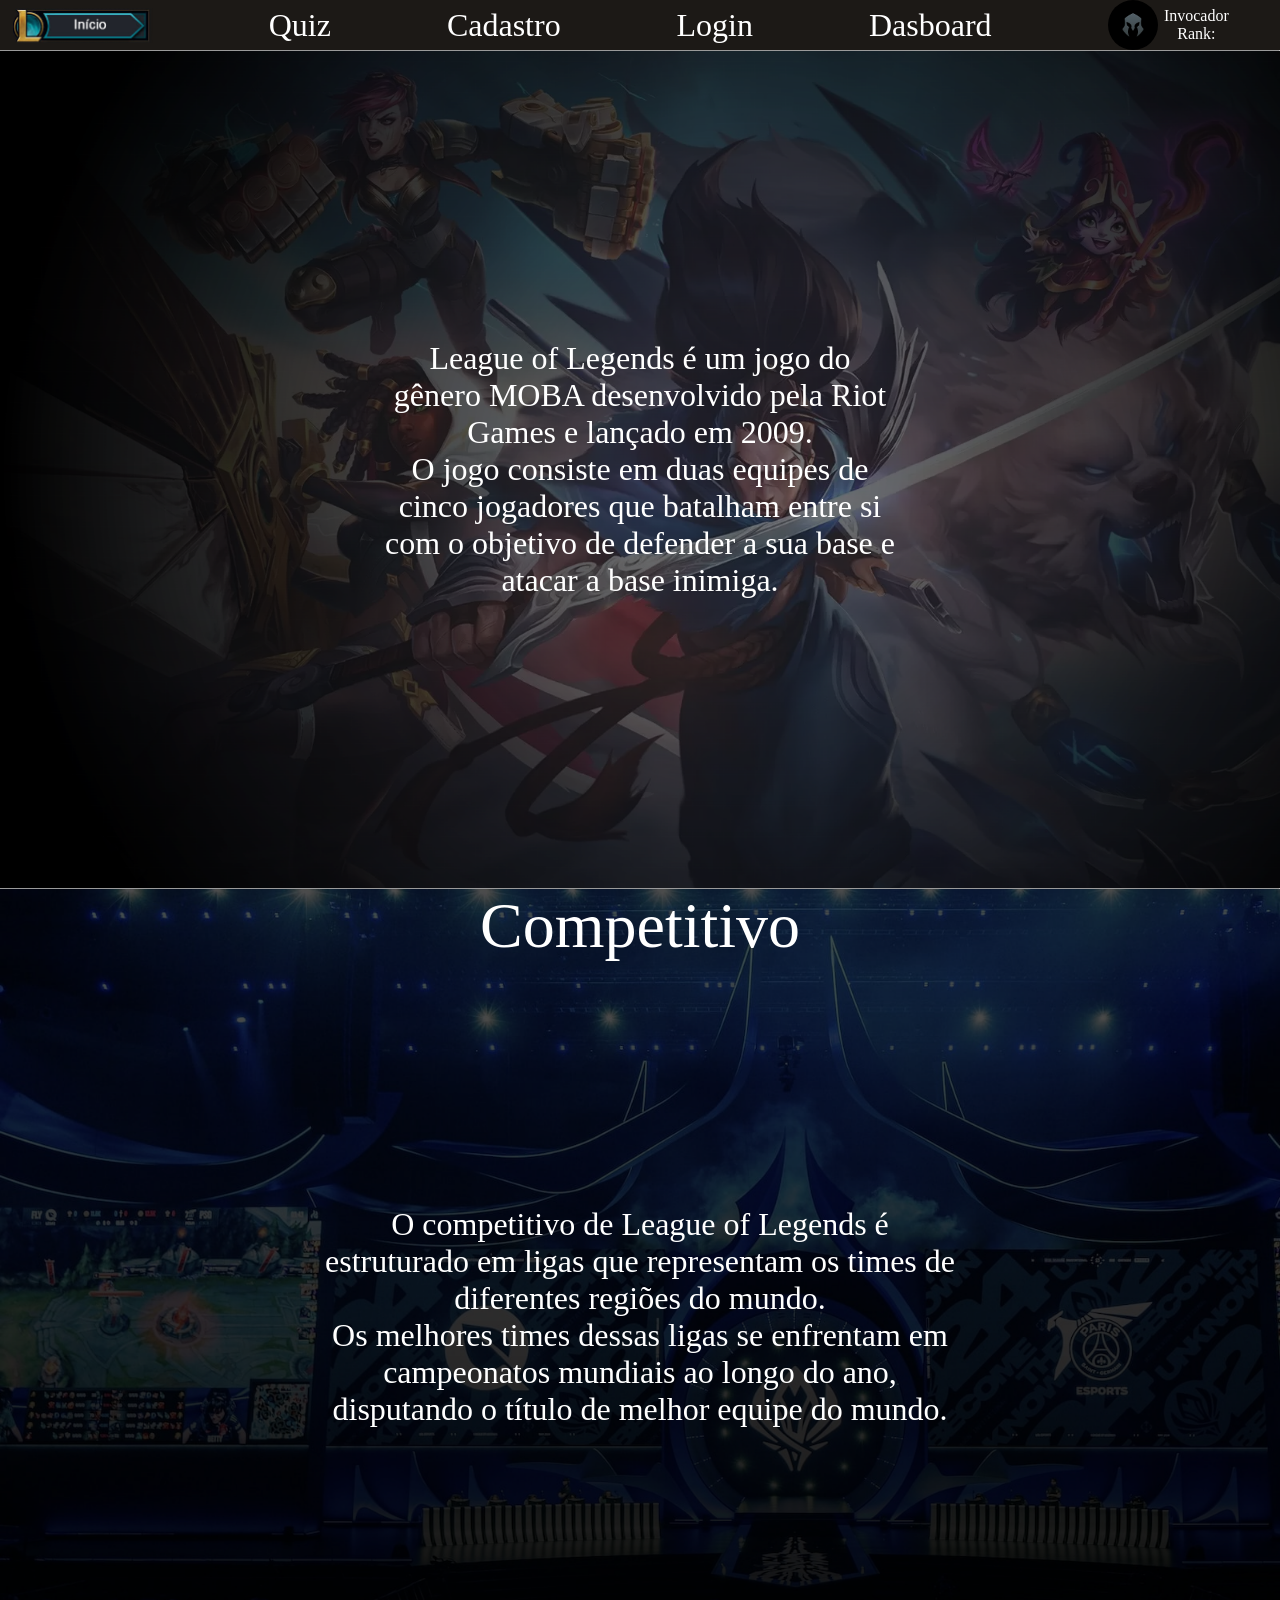
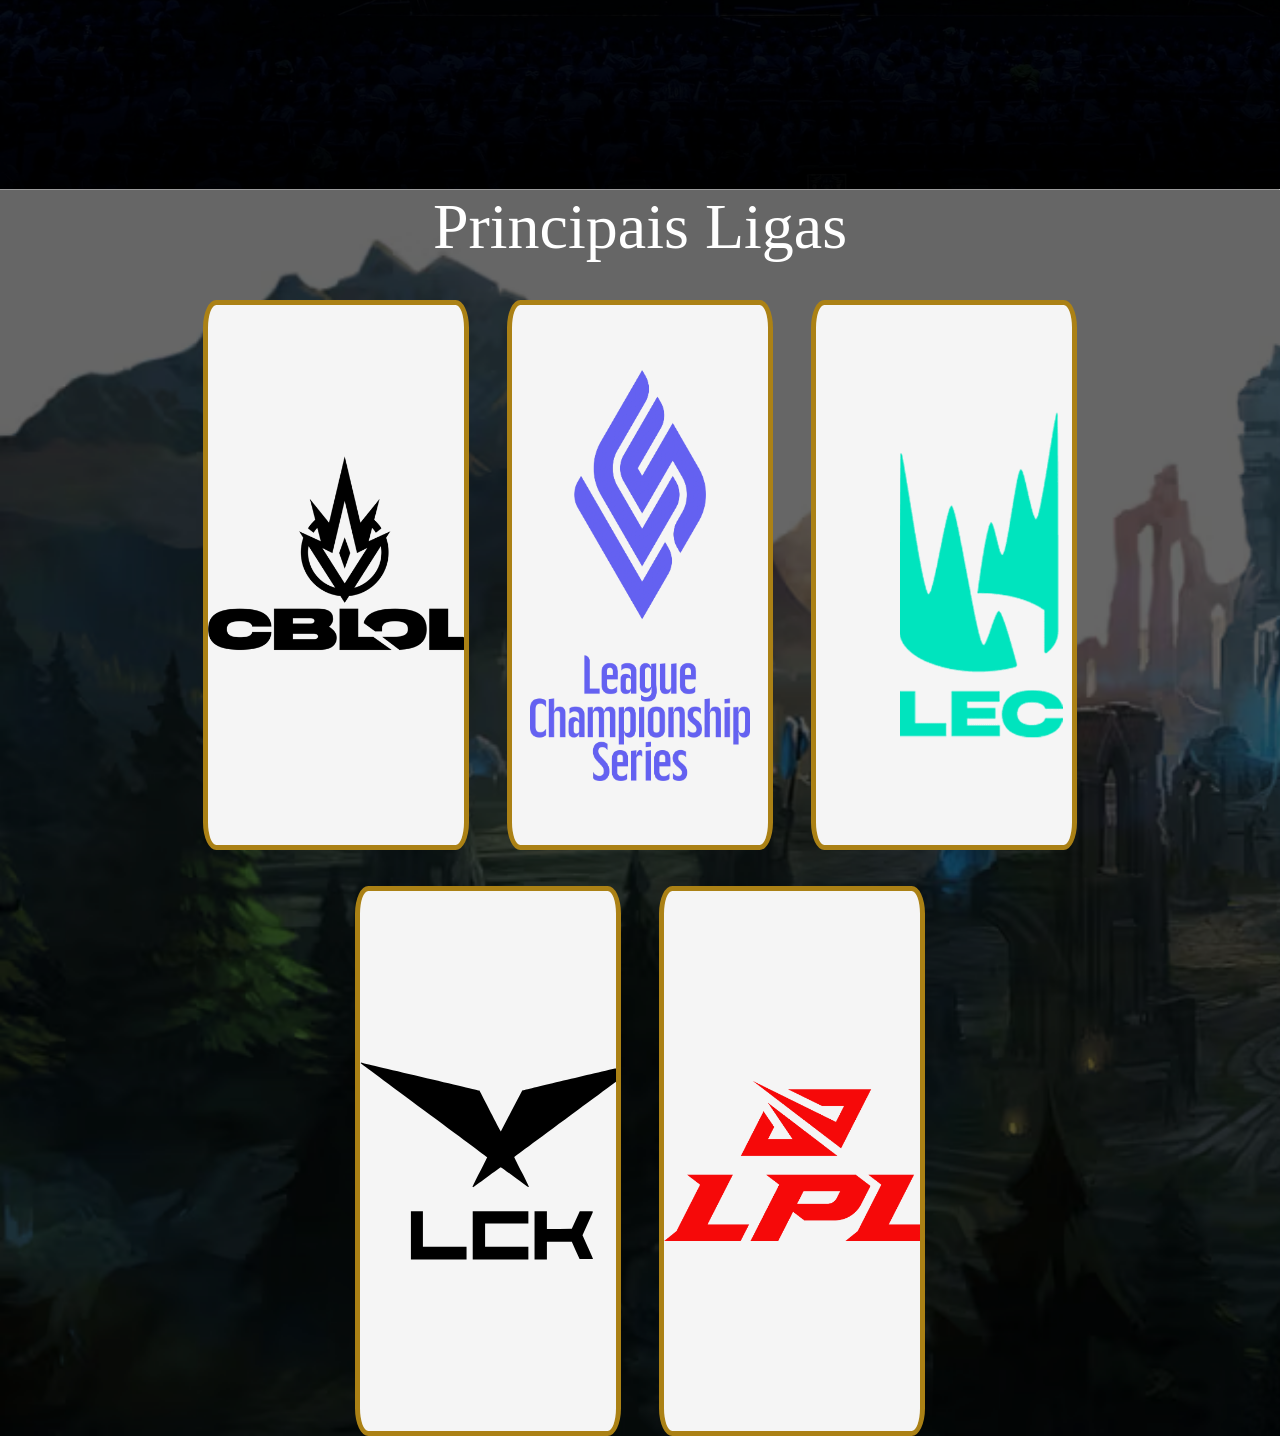
==== index.html @ e4792d4a "Tela Home Feita" ====
<!DOCTYPE html>
<html lang="en">

<head>
    <meta charset="UTF-8">
    <meta name="viewport" content="width=device-width, initial-scale=1.0">
    <link rel="stylesheet" href="css/navbar.css">
    <link rel="stylesheet" href="css/index.css">
    <title>Document</title>
</head>

<body>
    <div class="header">
        <div class="navbar">
            <a href="">
                <div id="but_inicio"></div>
            </a>
            <div class="op_nav">
                <a href="" class="op_nav_txt">Quiz</a>
            </div>
            <div class="op_nav">
                <a href="" class="op_nav_txt">Cadastro</a>
            </div>
            <div class="op_nav">
                <a href="" class="op_nav_txt">Login</a>
            </div>
            <div class="op_nav">
                <a href="" class="op_nav_txt">Dasboard</a>
            </div>
            <div class="perfil">
                <div id="icon_perfil"></div>
                <div class="info_perfil">
                    <span class="perfil_txt">Invocador</span>
                    <span class="perfil_txt">Rank:</span>
                </div>
            </div>
        </div>
    </div>
    <hr>
    <div class="sobre">
        <span class="conteudo">League of Legends é um jogo do gênero MOBA desenvolvido pela Riot Games e lançado em
            2009.<br>
            O jogo consiste em duas equipes de cinco jogadores que batalham entre si com o objetivo de defender a sua
            base e atacar a base inimiga.</span>
    </div>
    <hr>
    <div class="competitivo">
        <span class="titulo">Competitivo</span>
        <span class="conteudo conteudo_competitivo">O competitivo de League of Legends é estruturado em ligas que
            representam os times de diferentes regiões do mundo.<br>
            Os melhores times dessas ligas se enfrentam em campeonatos mundiais ao longo do ano, disputando o título de
            melhor equipe do mundo.</span>
    </div>
    <hr>
    <div class="ligas">
        <span class="titulo">Principais Ligas</span>
        <div class="op_liga">
            <div class="liga">
                <div id="cblol"></div>
            </div>
            <div class="liga">
                <div id="lcs"></div>
            </div>
            <div class="liga">
                <div id="lec"></div>
            </div>
        </div>
        <div class="op_liga">
            <div class="liga">
                <div id="lck"></div>
            </div>
            <div class="liga">
                <div id="lpl"></div>
            </div>
        </div>
    </div>
</body>

</html>
---- css/navbar.css ----
#but_inicio{
    background-image: url(../img/inicio-lol.png);
    background-size: cover;
    height: 35px;
    width: 140px;
    margin-left: 1vw;
}
.navbar{
    display: flex;
    flex-direction: row;
    justify-content: space-between;
    align-items: center;
}
#icon_perfil{
    background-image: url(../img/icon_vazio.jpg);
    background-size: cover;
    height: 50px;
    width: 50px;
    border-radius: 50%;
}
.perfil{
    display: flex;
    flex-direction: row;
    margin-right: 4vw;
}
.info_perfil{
    display: flex;
    flex-direction: column;
    justify-content: center;
    align-items: center;
    margin-left: 0.5vw;
}
.op_nav_txt{
    font-size:xx-large;
    text-decoration: none;
    color: white;
}
.perfil_txt{
    color: white;
}
hr{
    margin-top: 0vh;
}
---- css/index.css ----
body{
    margin: 0;
    background-color: #1c1916;
}
.sobre{
    margin-top: -1vh;
    background-image: url(../img/banner3.png);
    background-size: cover;
    height: 93vh;
    display: flex;
    flex-direction: row;
    align-items: center;
    justify-content: center;
}
.conteudo{
    text-align: center;
    color: white;
    font-size: xx-large;
    width: 40vw;
}
.competitivo{
    margin-top: -1vh;
    background-image: url(../img/competitivo.png);
    background-size: cover;
    height: 100vh;
    display: flex;
    flex-direction: column;
    align-items: center;
    justify-content: start;
}
.titulo{
    color: white;
    font-size: 5vw;
}
.conteudo_competitivo{
    width: 50vw;
    margin-top: 27vh;
}
.ligas{
    margin-top: -1vh;
    background-image: url(../img/floresta.png);
    background-size: cover;
    display: flex;
    flex-direction: column;
    align-items: center;
}
.liga{
    height: 60vh;
    width: 20vw;
    background-color: whitesmoke;
    border-radius: 5%;
    border-style: solid;
    border-width: 5px;
    border-color: #ab8115;
    display: flex;
    justify-content: center;
    align-items: center;
}
.op_liga{
    display: flex;
    flex-direction: row;
    justify-content: center;
    gap: 3vw;
    margin-top: 4vh;
}
#cblol{
    background-image: url(../img/cblol.png);
    background-size: cover;
    height: 200px;
    width: 275px;
    margin-bottom: 5vh;
}
#lcs{
    background-image: url(../img/lcs.webp);
    background-size: cover;
    height: 411px;
    width: 220px;
}
#lec{
    background-image: url(../img/lec.png);
    background-size: cover;
    height: 330px;
    width: 310px;
}
#lck{
    background-image: url(../img/lck.svg);
    background-size: cover;
    height: 200px;
    width: 280px;
}
#lpl{
    background-image: url(../img/lpl.png);
    background-size: cover;
    height: 160px;
    width: 270px;
}
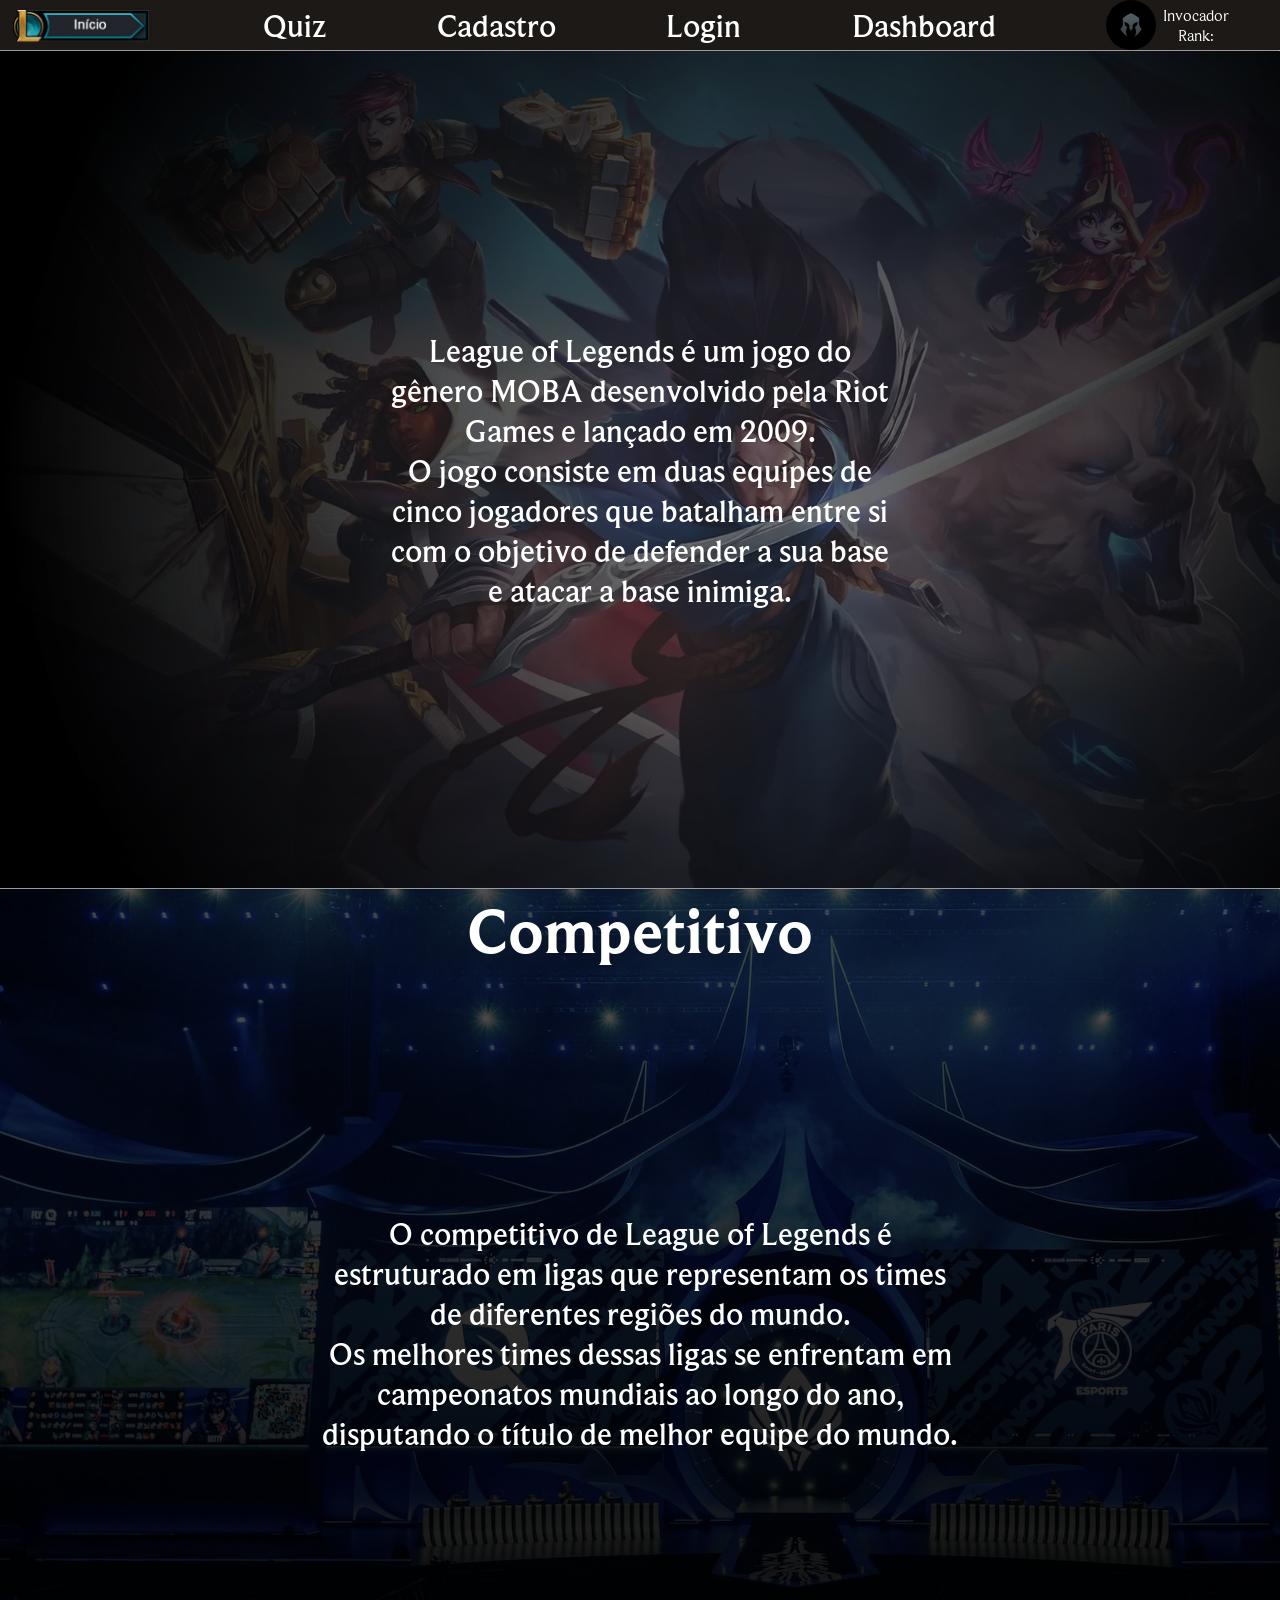
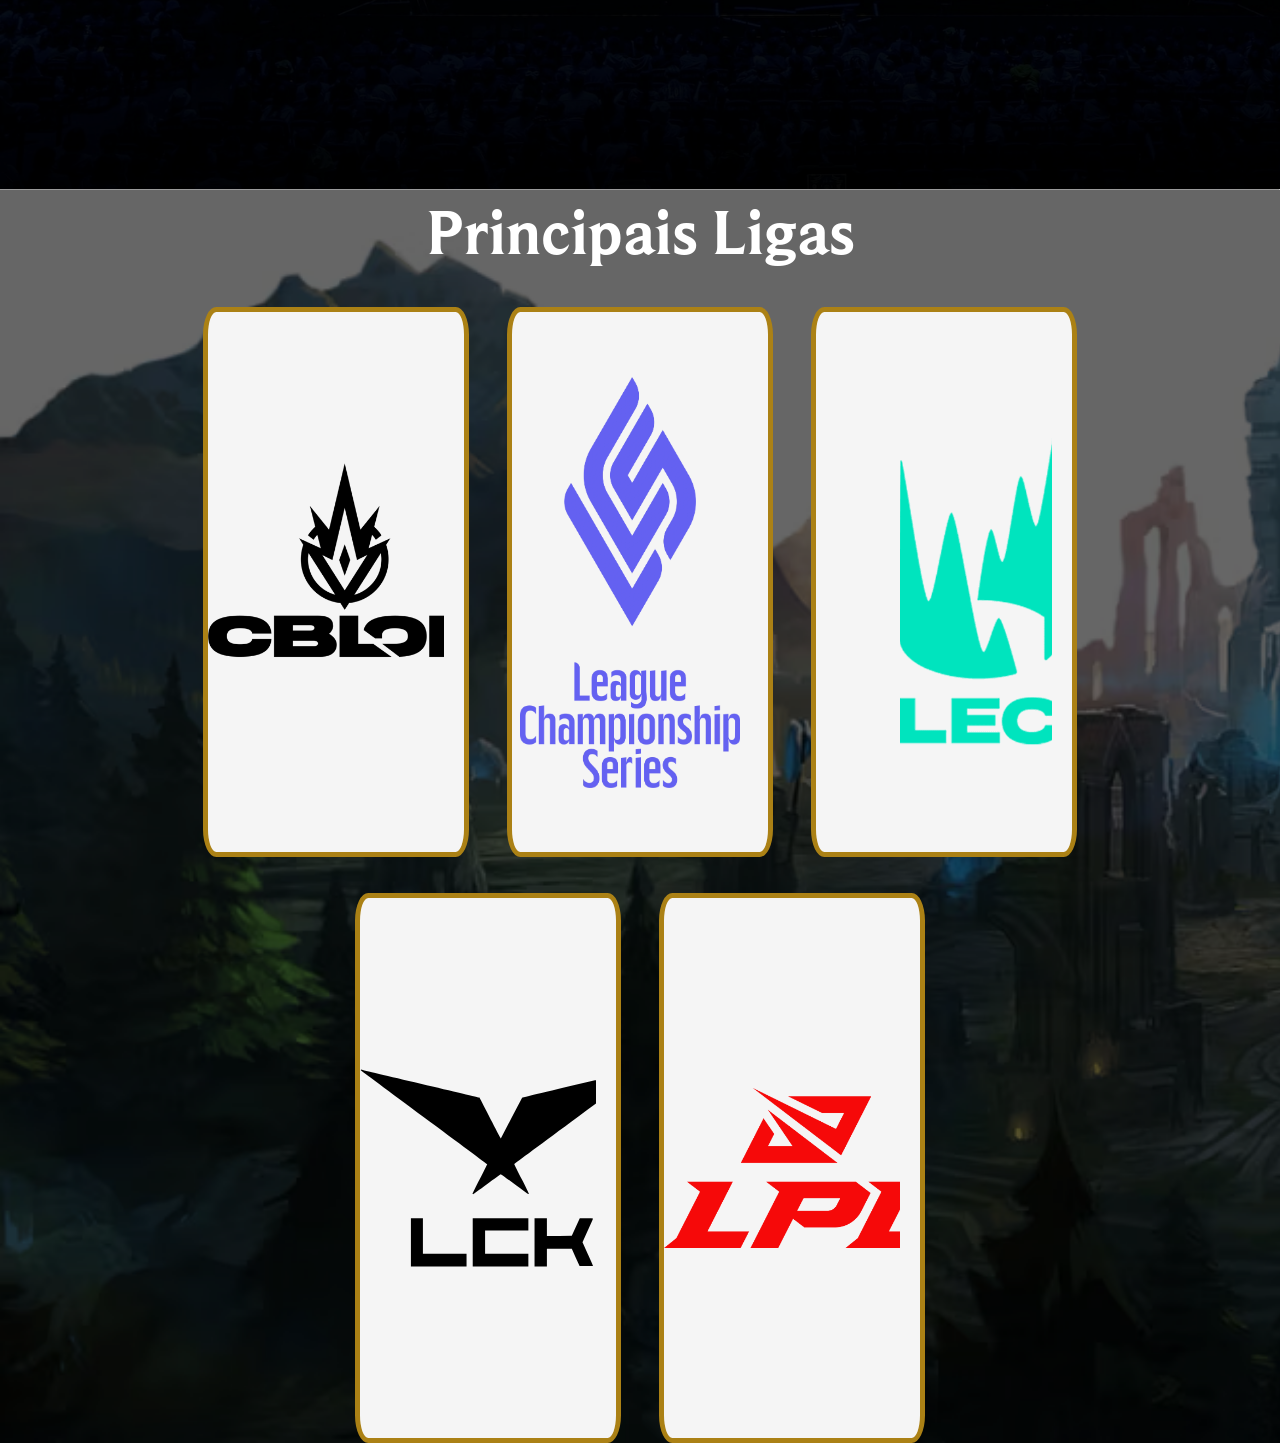
==== commit 3b5a9e21: "Alterações na Home" ====
--- a/index.html
+++ b/index.html
@@ -25,7 +25,7 @@
                 <a href="" class="op_nav_txt">Login</a>
             </div>
             <div class="op_nav">
-                <a href="" class="op_nav_txt">Dasboard</a>
+                <a href="" class="op_nav_txt">Dashboard</a>
             </div>
             <div class="perfil">
                 <div id="icon_perfil"></div>
@@ -55,25 +55,92 @@
     <div class="ligas">
         <span class="titulo">Principais Ligas</span>
         <div class="op_liga">
-            <div class="liga">
+            <div class="liga" onclick="cblolMostrar()">
                 <div id="cblol"></div>
+                <span class="cont_liga" id="txt_cblol"></span>
             </div>
-            <div class="liga">
+            <div class="liga" onclick="lcsMostrar()">
                 <div id="lcs"></div>
+                <span class="cont_liga" id="txt_lcs"></span>
             </div>
-            <div class="liga">
+            <div class="liga" onclick="lecMostrar()">
                 <div id="lec"></div>
+                <span class="cont_liga" id="txt_lec"></span>
             </div>
         </div>
         <div class="op_liga">
-            <div class="liga">
+            <div class="liga" onclick="lckMostrar()">
                 <div id="lck"></div>
+                <span class="cont_liga" id="txt_lck"></span>
             </div>
-            <div class="liga">
+            <div class="liga" onclick="lplMostrar()">
                 <div id="lpl"></div>
+                <span class="cont_liga" id="txt_lpl"></span>
             </div>
         </div>
     </div>
 </body>
+<script>
+    let visi_cblol = 0;
+    let visi_lcs = 0;
+    let visi_lec = 0;
+    let visi_lck = 0;
+    let visi_lpl = 0;
+    function cblolMostrar() {
+        if (visi_cblol == 0) {
+            cblol.style.display = 'none';
+            txt_cblol.innerHTML = `O Campeonato Brasileiro de League of Legends é a principal liga do Brasil, com duas etapas anuais que reúnem as melhores equipes do país em fase regular e playoffs. Apesar da força regional, ainda busca seu primeiro grande título internacional.`
+            visi_cblol = 1;
+        } else {
+            cblol.style.display = 'flex';
+            txt_cblol.innerHTML = ``
+            visi_cblol = 0;
+        }
+    }
+    function lcsMostrar() {
+        if (visi_lcs == 0) {
+            lcs.style.display = 'none';
+            txt_lcs.innerHTML = `A League Championship Series é a principal liga da América do Norte, conhecida por sua estrutura consolidada e equipes tradicionais. Embora já tenha alcançado bons resultados, como finais de Mid-Season Invitational, a região ainda não conquistou um título mundial.`
+            visi_lcs = 1;
+        } else {
+            lcs.style.display = 'flex';
+            txt_lcs.innerHTML = ``;
+            visi_lcs = 0;
+        }
+    }
+    function lecMostrar() {
+        if (visi_lec == 0) {
+            lec.style.display = 'none';
+            txt_lec.innerHTML = `A League of Legends European Championship representa a Europa e é marcada por um alto nível competitivo e constante presença internacional. A região já conquistou títulos importantes, incluindo o Mid-Season Invitational de 2019.`
+            visi_lec = 1;
+        } else {
+            lec.style.display = 'flex';
+            txt_lec.innerHTML = ``;
+            visi_lec = 0;
+        }
+    }
+    function lckMostrar() {
+        if (visi_lck == 0) {
+            lck.style.display = 'none';
+            txt_lck.innerHTML = `A League of Legends Champions Korea é uma das ligas mais dominantes da história, conhecida por sua disciplina e alto nível técnico. A Coreia do Sul acumula diversos títulos mundiais, consolidando-se como uma das maiores potências do cenário.`
+            visi_lck = 1;
+        } else {
+            lck.style.display = 'flex';
+            txt_lck.innerHTML = ``;
+            visi_lck = 0;
+        }
+    }
+    function lplMostrar() {
+        if (visi_lpl == 0) {
+            lpl.style.display = 'none';
+            txt_lpl.innerHTML = `A League of Legends Pro League é a principal liga chinesa e uma das mais competitivas do mundo, destacando-se pelo estilo agressivo de jogo. A região já conquistou múltiplos títulos internacionais, incluindo o World Championship e o Mid-Season Invitational.`
+            visi_lpl = 1;
+        } else {
+            lpl.style.display = 'flex';
+            txt_lpl.innerHTML = ``;
+            visi_lpl = 0;
+        }
+    }
+</script>
 
 </html>
--- a/css/navbar.css
+++ b/css/navbar.css
@@ -1,43 +1,81 @@
-#but_inicio{
+@font-face {
+  font-family: 'Beaufort';
+  src: url('../font/BeaufortforLOL-Regular.ttf') format('truetype');
+  font-weight: 400;
+}
+
+@font-face {
+  font-family: 'Beaufort';
+  src: url('../font/BeaufortforLOL-Bold.ttf') format('truetype');
+  font-weight: 700;
+}
+@font-face {
+  font-family: 'Beaufort';
+  src: url('../font/BeaufortforLOL-Medium.ttf') format('truetype');
+  font-weight: 500;
+}
+body{
+    margin: 0;
+    background-color: #1c1916;
+}
+*{
+    font-family: Beaufort,serif;
+}
+#but_inicio {
     background-image: url(../img/inicio-lol.png);
     background-size: cover;
     height: 35px;
     width: 140px;
     margin-left: 1vw;
 }
-.navbar{
+#but_inicio:hover{
+    opacity: 70%;
+}
+.navbar {
     display: flex;
     flex-direction: row;
     justify-content: space-between;
     align-items: center;
 }
-#icon_perfil{
+
+#icon_perfil {
     background-image: url(../img/icon_vazio.jpg);
     background-size: cover;
     height: 50px;
     width: 50px;
     border-radius: 50%;
 }
-.perfil{
+
+.perfil {
     display: flex;
     flex-direction: row;
     margin-right: 4vw;
 }
-.info_perfil{
+
+.info_perfil {
     display: flex;
     flex-direction: column;
     justify-content: center;
     align-items: center;
     margin-left: 0.5vw;
 }
-.op_nav_txt{
-    font-size:xx-large;
+
+.op_nav_txt {
+    font-size: xx-large;
     text-decoration: none;
     color: white;
+    font-weight: 500;
 }
-.perfil_txt{
+
+.perfil_txt {
     color: white;
+    font-weight: 400;
 }
-hr{
+
+hr {
     margin-top: 0vh;
 }
+
+.op_nav_txt:hover {
+    color: #ab8115;
+}
--- a/css/index.css
+++ b/css/index.css
@@ -1,7 +1,4 @@
-body{
-    margin: 0;
-    background-color: #1c1916;
-}
+
 .sobre{
     margin-top: -1vh;
     background-image: url(../img/banner3.png);
@@ -17,6 +14,7 @@
     color: white;
     font-size: xx-large;
     width: 40vw;
+    font-weight: 500;
 }
 .competitivo{
     margin-top: -1vh;
@@ -31,6 +29,7 @@
 .titulo{
     color: white;
     font-size: 5vw;
+    font-weight: 700;
 }
 .conteudo_competitivo{
     width: 50vw;
@@ -93,4 +92,12 @@
     background-size: cover;
     height: 160px;
     width: 270px;
+}
+.cont_liga{
+    color: #24737d;
+    text-align: center;
+    font-size:larger;
+    font-weight: bolder;
+    font-weight: 400;
+    margin: 10px;
 }
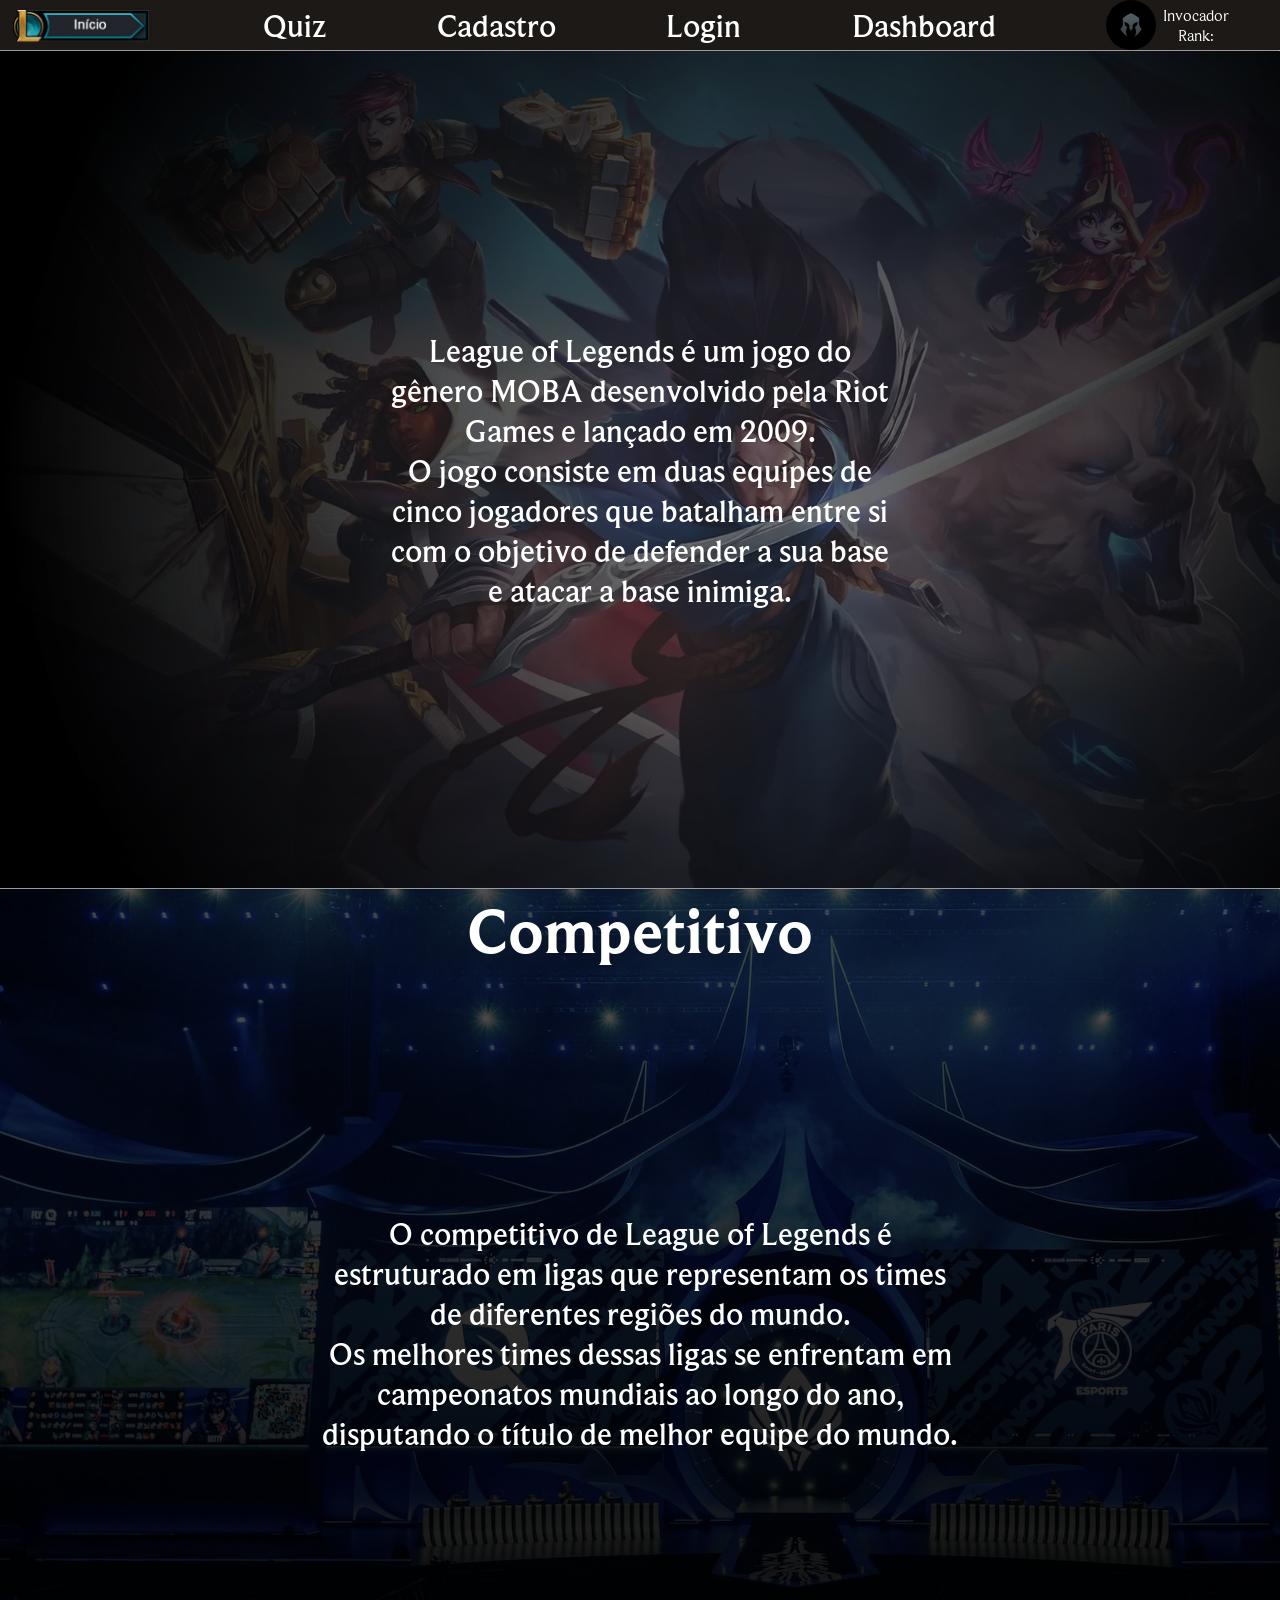
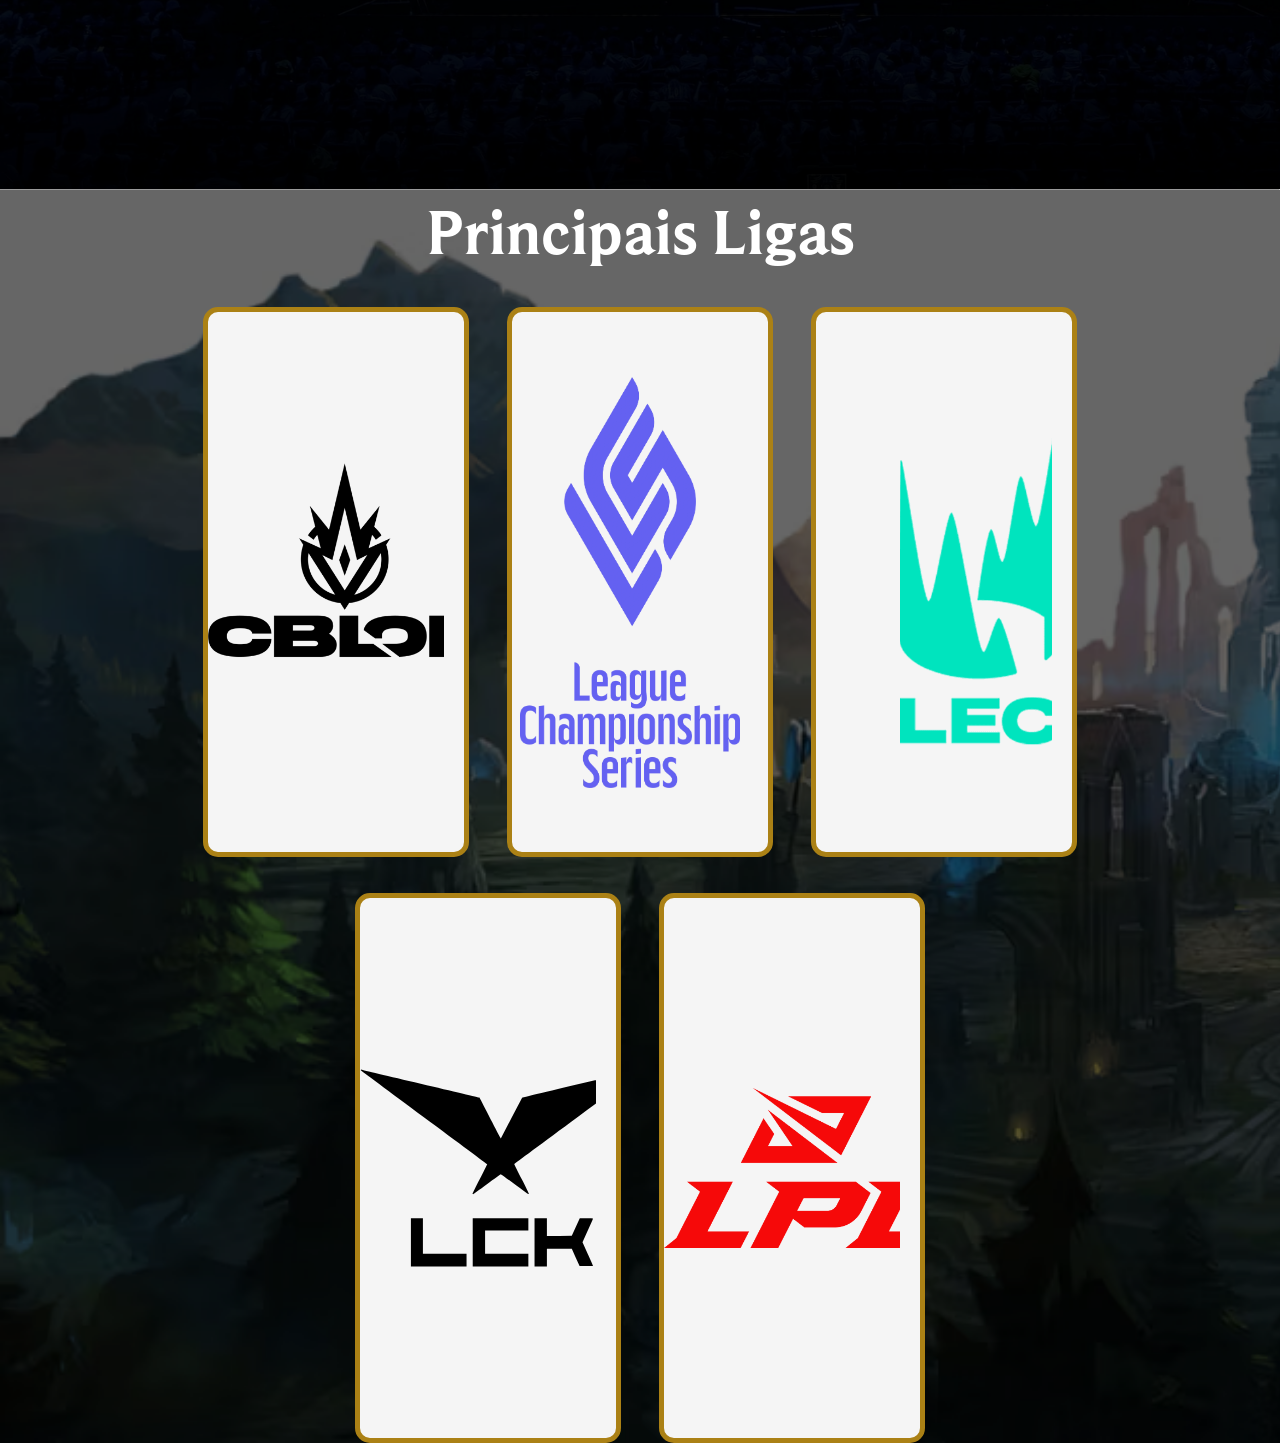
==== commit 4d64a726: "Envio da tela de cadastro" ====
--- a/index.html
+++ b/index.html
@@ -19,7 +19,7 @@
                 <a href="" class="op_nav_txt">Quiz</a>
             </div>
             <div class="op_nav">
-                <a href="" class="op_nav_txt">Cadastro</a>
+                <a href="html/cadastro.html" class="op_nav_txt">Cadastro</a>
             </div>
             <div class="op_nav">
                 <a href="" class="op_nav_txt">Login</a>
--- a/css/navbar.css
+++ b/css/navbar.css
@@ -16,7 +16,6 @@
 }
 body{
     margin: 0;
-    background-color: #1c1916;
 }
 *{
     font-family: Beaufort,serif;
--- a/css/index.css
+++ b/css/index.css
@@ -1,4 +1,6 @@
-
+body{
+    background-color: #1c1916;
+}
 .sobre{
     margin-top: -1vh;
     background-image: url(../img/banner3.png);
@@ -47,7 +49,7 @@
     height: 60vh;
     width: 20vw;
     background-color: whitesmoke;
-    border-radius: 5%;
+    border-radius: 15px;
     border-style: solid;
     border-width: 5px;
     border-color: #ab8115;
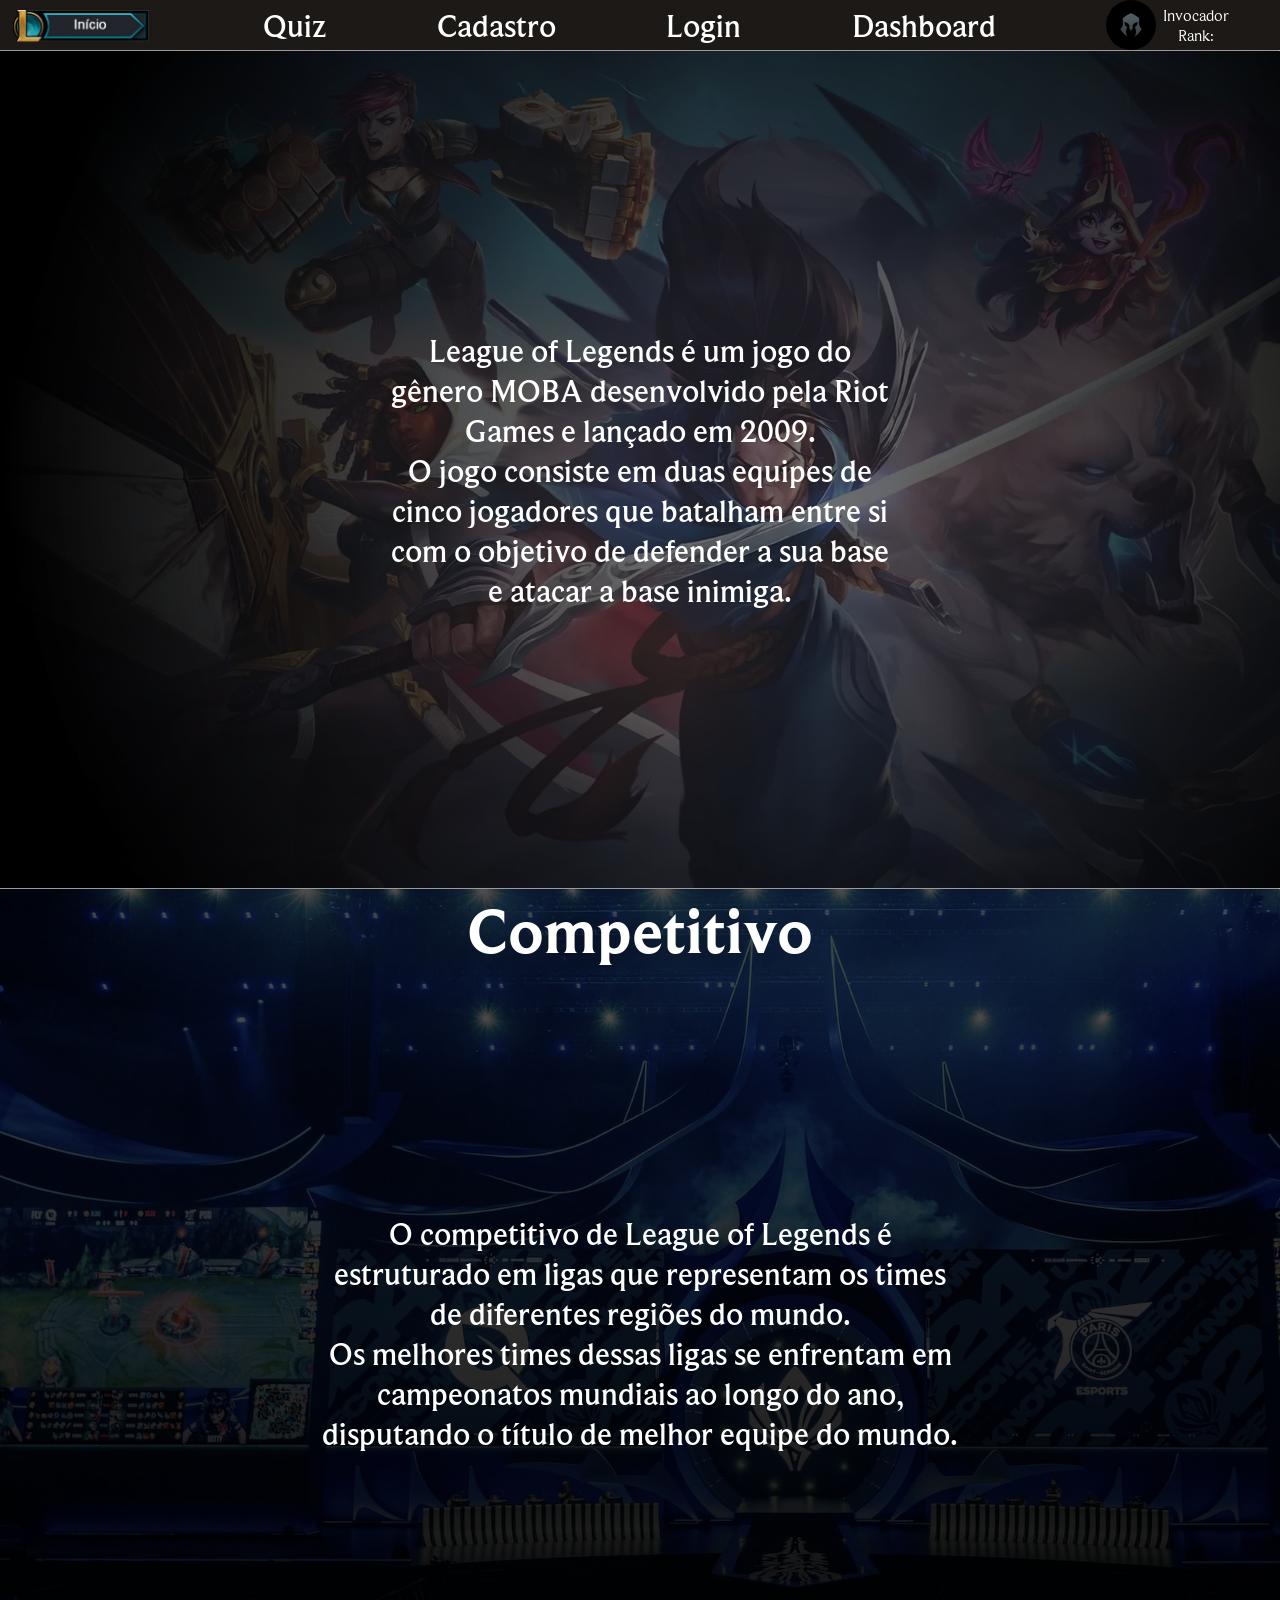
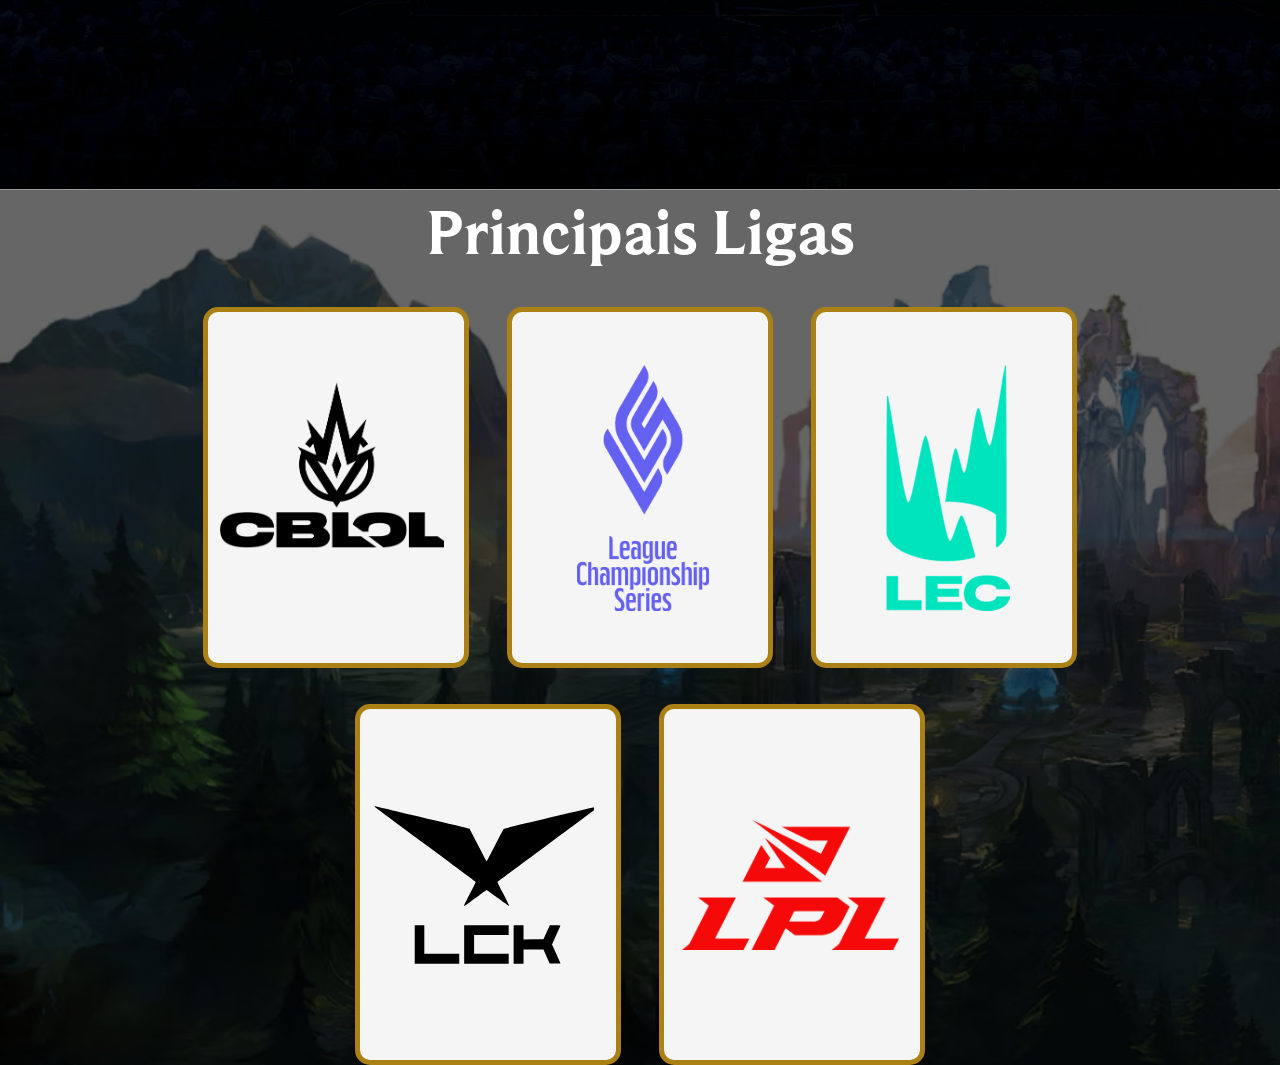
==== commit 60ca1dfd: "Envio da tela de dashboard" ====
--- a/index.html
+++ b/index.html
@@ -12,20 +12,20 @@
 <body>
     <div class="header">
         <div class="navbar">
-            <a href="">
+            <a href="index.html">
                 <div id="but_inicio"></div>
             </a>
             <div class="op_nav">
-                <a href="" class="op_nav_txt">Quiz</a>
+                <a href="html/quiz.html" class="op_nav_txt">Quiz</a>
             </div>
             <div class="op_nav">
                 <a href="html/cadastro.html" class="op_nav_txt">Cadastro</a>
             </div>
             <div class="op_nav">
-                <a href="" class="op_nav_txt">Login</a>
+                <a href="html/login.html" class="op_nav_txt">Login</a>
             </div>
             <div class="op_nav">
-                <a href="" class="op_nav_txt">Dashboard</a>
+                <a href="html/dashboard.html" class="op_nav_txt">Dashboard</a>
             </div>
             <div class="perfil">
                 <div id="icon_perfil"></div>
--- a/css/navbar.css
+++ b/css/navbar.css
@@ -29,6 +29,7 @@
 }
 #but_inicio:hover{
     opacity: 70%;
+    transform: scale(1.05);
 }
 .navbar {
     display: flex;
--- a/css/index.css
+++ b/css/index.css
@@ -46,7 +46,7 @@
     align-items: center;
 }
 .liga{
-    height: 60vh;
+    height: 39vh;
     width: 20vw;
     background-color: whitesmoke;
     border-radius: 15px;
@@ -56,6 +56,9 @@
     display: flex;
     justify-content: center;
     align-items: center;
+}
+.liga:active{
+    transform: scale(1.05);
 }
 .op_liga{
     display: flex;
@@ -67,33 +70,38 @@
 #cblol{
     background-image: url(../img/cblol.png);
     background-size: cover;
-    height: 200px;
-    width: 275px;
+    height: 170px;
+    width: 230px;
     margin-bottom: 5vh;
+    margin-left: 1vw;
 }
 #lcs{
     background-image: url(../img/lcs.webp);
     background-size: cover;
-    height: 411px;
-    width: 220px;
+    height: 246px;
+    width: 132px;
+    margin-left: 2vw;
 }
 #lec{
     background-image: url(../img/lec.png);
     background-size: cover;
-    height: 330px;
-    width: 310px;
+    height: 250px;
+    width: 210px;
+    margin-right: 1vw;
 }
 #lck{
     background-image: url(../img/lck.svg);
     background-size: cover;
-    height: 200px;
-    width: 280px;
+    height: 160px;
+    width: 220px;
+    margin-left: 1vw;
 }
 #lpl{
     background-image: url(../img/lpl.png);
     background-size: cover;
-    height: 160px;
-    width: 270px;
+    height: 130px;
+    width: 220px;
+    margin-left: 1vw;
 }
 .cont_liga{
     color: #24737d;
